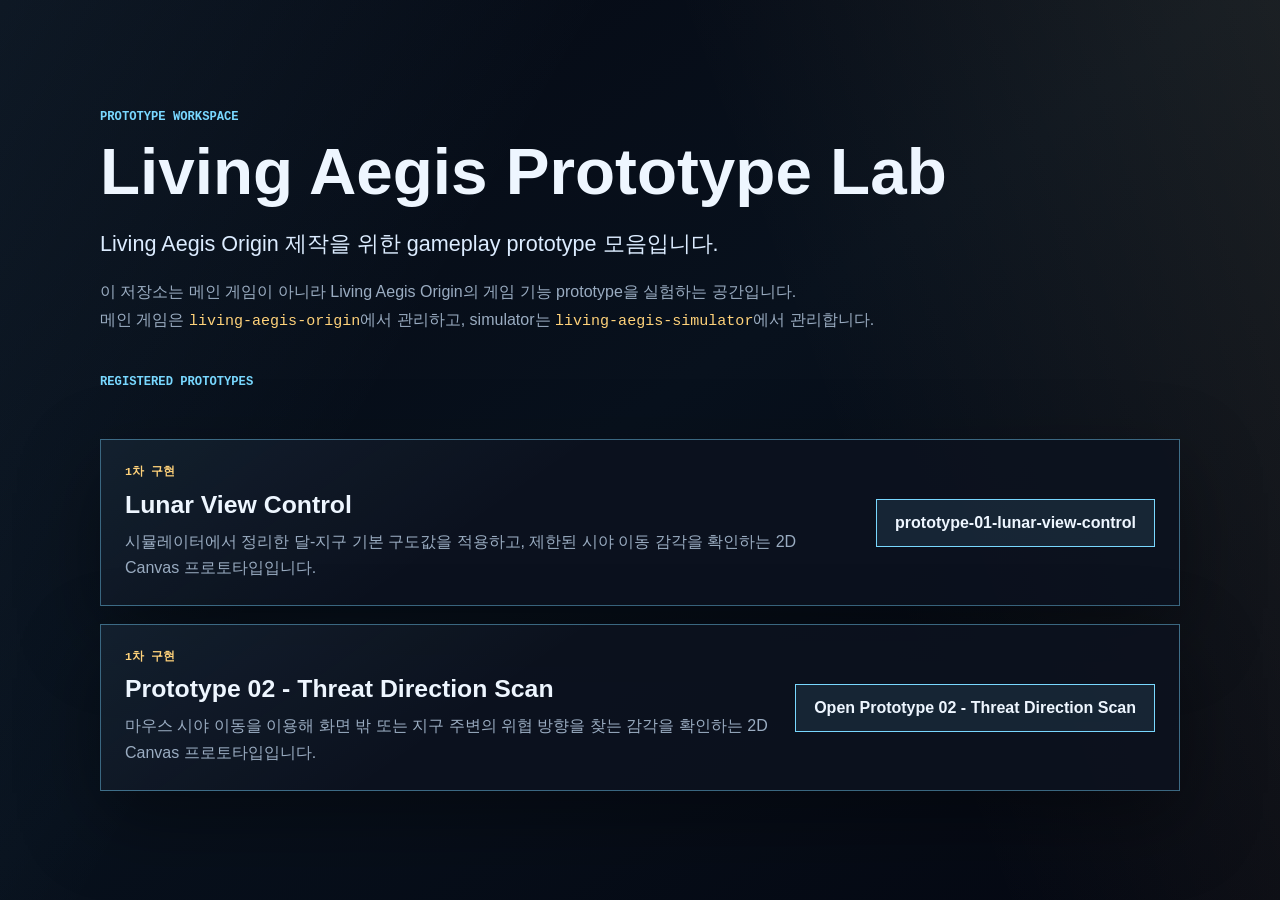
==== index.html @ b66e024b "Add threat direction scan prototype" ====
<!doctype html>
<html lang="en">
<head>
  <meta charset="utf-8">
  <meta name="viewport" content="width=device-width, initial-scale=1">
  <meta name="theme-color" content="#050812">
  <title>Living Aegis Prototype Lab</title>
  <link rel="stylesheet" href="./style.css">
</head>
<body>
  <main class="page-shell">
    <section class="intro" aria-labelledby="page-title">
      <p class="eyebrow">Prototype workspace</p>
      <h1 id="page-title">Living Aegis Prototype Lab</h1>
      <p class="lede">
        Living Aegis Origin 제작을 위한 gameplay prototype 모음입니다.
      </p>
      <p class="repo-note">
        이 저장소는 메인 게임이 아니라 Living Aegis Origin의 게임 기능 prototype을 실험하는 공간입니다.<br>
        메인 게임은 <code>living-aegis-origin</code>에서 관리하고, simulator는
        <code>living-aegis-simulator</code>에서 관리합니다.
      </p>
    </section>

    <section class="prototype-list" aria-label="Registered prototypes">
      <div class="section-heading">
        <p class="eyebrow">Registered prototypes</p>
      </div>

      <article class="prototype-card">
        <div>
          <p class="status-label">1차 구현</p>
          <h3>Lunar View Control</h3>
          <p>
            시뮬레이터에서 정리한 달-지구 기본 구도값을 적용하고, 제한된 시야 이동 감각을 확인하는 2D Canvas 프로토타입입니다.
          </p>
        </div>
        <a class="launch-link" href="./prototype-01-lunar-view-control/">
          prototype-01-lunar-view-control
        </a>
      </article>

      <article class="prototype-card">
        <div>
          <p class="status-label">1차 구현</p>
          <h3>Prototype 02 - Threat Direction Scan</h3>
          <p>
            마우스 시야 이동을 이용해 화면 밖 또는 지구 주변의 위협 방향을 찾는 감각을 확인하는 2D Canvas 프로토타입입니다.
          </p>
        </div>
        <a class="launch-link" href="./prototype-02-threat-direction-scan/">
          Open Prototype 02 - Threat Direction Scan
        </a>
      </article>
    </section>
  </main>
</body>
</html>
---- style.css ----
:root {
  color-scheme: dark;
  --bg: #050812;
  --panel: rgba(12, 18, 31, 0.86);
  --line: rgba(171, 211, 255, 0.18);
  --line-bright: rgba(119, 211, 255, 0.44);
  --text: #eef6ff;
  --muted: #9aacc1;
  --cyan: #79d8ff;
  --amber: #ffd27a;
  --shadow: rgba(0, 0, 0, 0.36);
  --sans: -apple-system, BlinkMacSystemFont, "Segoe UI", Roboto, Arial, sans-serif;
  --mono: "SFMono-Regular", Consolas, "Liberation Mono", Menlo, monospace;
}

* {
  box-sizing: border-box;
}

body {
  min-height: 100vh;
  margin: 0;
  color: var(--text);
  font-family: var(--sans);
  letter-spacing: 0;
  background:
    linear-gradient(120deg, rgba(121, 216, 255, 0.08), transparent 34%),
    linear-gradient(250deg, rgba(255, 210, 122, 0.08), transparent 38%),
    linear-gradient(145deg, #050812 0%, #08111d 48%, #050812 100%);
}

html {
  min-height: 100%;
  background: var(--bg);
}

body::before {
  position: fixed;
  inset: 0;
  z-index: -1;
  pointer-events: none;
  content: "";
  background-image:
    radial-gradient(circle, rgba(238, 246, 255, 0.38) 0 1px, transparent 1px),
    linear-gradient(90deg, rgba(121, 216, 255, 0.06) 1px, transparent 1px),
    linear-gradient(180deg, rgba(121, 216, 255, 0.05) 1px, transparent 1px);
  background-position:
    0 0,
    center,
    center;
  background-size:
    82px 82px,
    72px 72px,
    72px 72px;
  opacity: 0.35;
}

a {
  color: inherit;
}

code {
  color: var(--amber);
  font-family: var(--mono);
  font-size: 0.94em;
}

.page-shell {
  width: min(1080px, calc(100% - 32px));
  min-height: 100vh;
  margin: 0 auto;
  padding: 72px 0;
  display: grid;
  align-content: center;
  gap: 40px;
}

.intro {
  padding: 8px 0 0;
}

h1,
h2,
h3,
p {
  margin-top: 0;
}

h1 {
  max-width: none;
  margin-bottom: 20px;
  font-size: 4.1rem;
  line-height: 1.05;
  letter-spacing: 0;
  white-space: nowrap;
}

.eyebrow {
  margin: 0 0 12px;
  color: var(--cyan);
  font: 700 0.76rem/1.4 var(--mono);
  letter-spacing: 0;
  text-transform: uppercase;
}

.lede {
  max-width: 620px;
  margin-bottom: 18px;
  color: #dcecff;
  font-size: 1.35rem;
  line-height: 1.55;
}

.repo-note {
  max-width: 100%;
  margin-bottom: 0;
  color: var(--muted);
  font-size: 1rem;
  line-height: 1.75;
}

.prototype-list {
  display: grid;
  gap: 18px;
  padding: 0 0 8px;
}

.section-heading {
  display: flex;
  align-items: end;
  justify-content: space-between;
  gap: 18px;
  margin-bottom: 18px;
}

.section-heading h2 {
  margin-bottom: 0;
  font-size: 1.85rem;
  letter-spacing: 0;
}

.prototype-card {
  display: grid;
  grid-template-columns: minmax(0, 1fr) auto;
  gap: 24px;
  align-items: center;
  padding: 24px;
  border: 1px solid var(--line-bright);
  background: linear-gradient(145deg, rgba(121, 216, 255, 0.07), transparent 38%), var(--panel);
  box-shadow: 0 28px 80px var(--shadow);
}

.status-label {
  margin-bottom: 10px;
  color: var(--amber);
  font: 700 0.72rem/1.4 var(--mono);
  letter-spacing: 0;
  text-transform: uppercase;
}

.prototype-card h3 {
  margin-bottom: 10px;
  font-size: 1.55rem;
  letter-spacing: 0;
}

.prototype-card p:last-child {
  margin-bottom: 0;
  color: var(--muted);
  line-height: 1.65;
}

.launch-link {
  display: inline-flex;
  min-height: 48px;
  align-items: center;
  justify-content: center;
  padding: 0 18px;
  border: 1px solid var(--cyan);
  background: rgba(121, 216, 255, 0.1);
  color: var(--text);
  font-weight: 700;
  line-height: 1.25;
  text-align: center;
  text-decoration: none;
}

.launch-link:hover,
.launch-link:focus-visible {
  background: rgba(121, 216, 255, 0.18);
  box-shadow: 0 0 0 3px rgba(121, 216, 255, 0.18);
  outline: none;
}

@media (max-width: 760px) {
  .page-shell {
    width: min(100% - 24px, 1080px);
    padding: 28px 0;
    gap: 24px;
  }

  h1 {
    font-size: 2.3rem;
  }

  .lede {
    font-size: 1.12rem;
  }

  .section-heading,
  .prototype-card {
    display: block;
  }

  .section-heading h2 {
    font-size: 1.45rem;
  }

  .prototype-card {
    padding: 18px;
  }

  .prototype-card h3 {
    font-size: 1.28rem;
  }

  .launch-link {
    width: 100%;
    margin-top: 18px;
  }
}

@media (max-width: 420px) {
  h1 {
    font-size: 1.3rem;
    line-height: 1.18;
  }
}
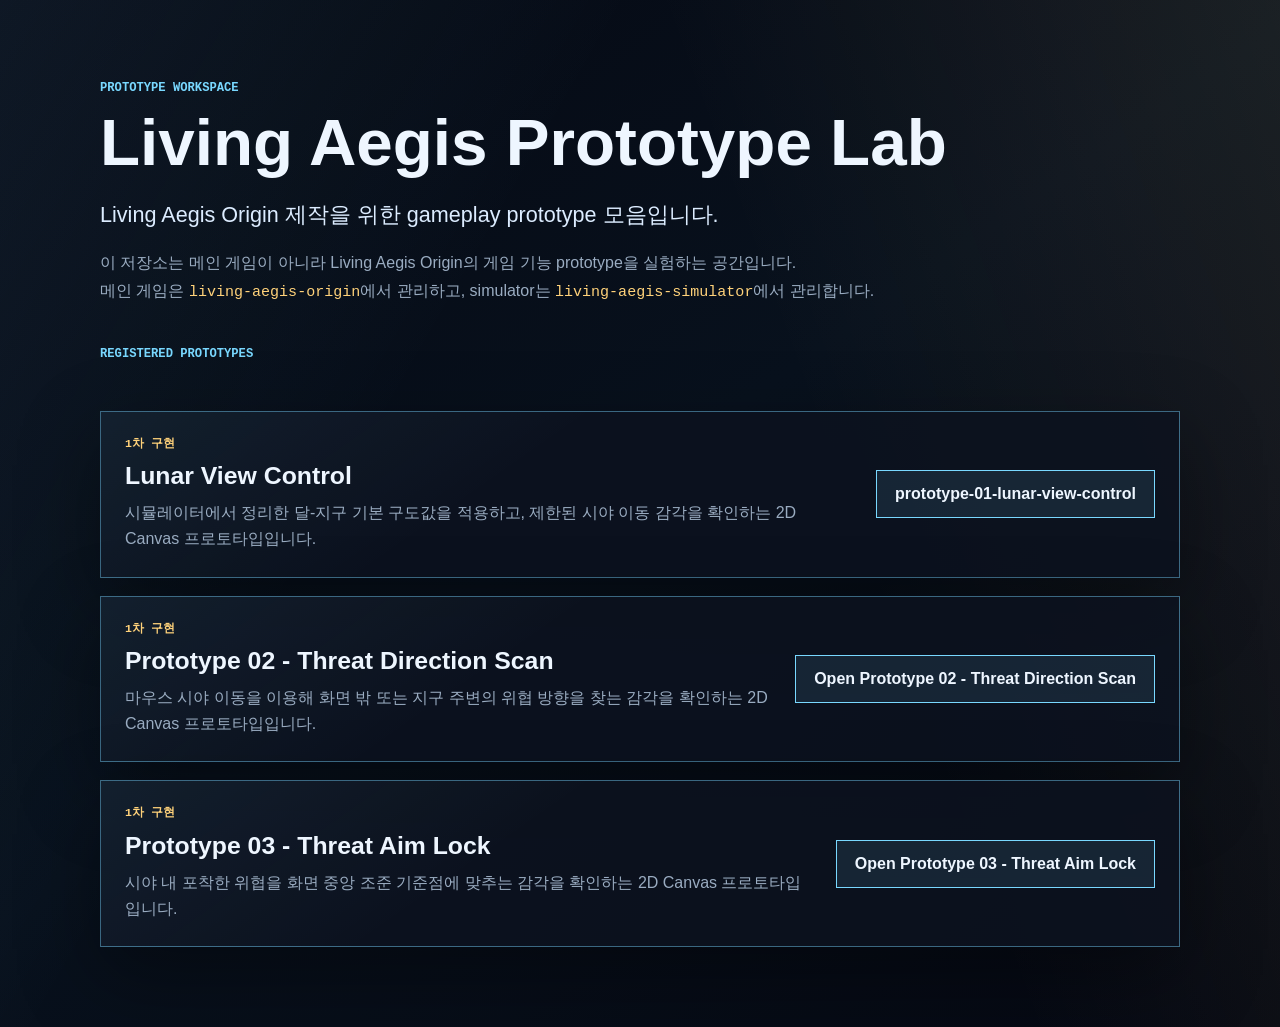
==== commit b1f24bd2: "Add threat aim lock prototype" ====
--- a/index.html
+++ b/index.html
@@ -52,6 +52,19 @@
           Open Prototype 02 - Threat Direction Scan
         </a>
       </article>
+
+      <article class="prototype-card">
+        <div>
+          <p class="status-label">1차 구현</p>
+          <h3>Prototype 03 - Threat Aim Lock</h3>
+          <p>
+            시야 내 포착한 위협을 화면 중앙 조준 기준점에 맞추는 감각을 확인하는 2D Canvas 프로토타입입니다.
+          </p>
+        </div>
+        <a class="launch-link" href="./prototype-03-threat-aim-lock/">
+          Open Prototype 03 - Threat Aim Lock
+        </a>
+      </article>
     </section>
   </main>
 </body>
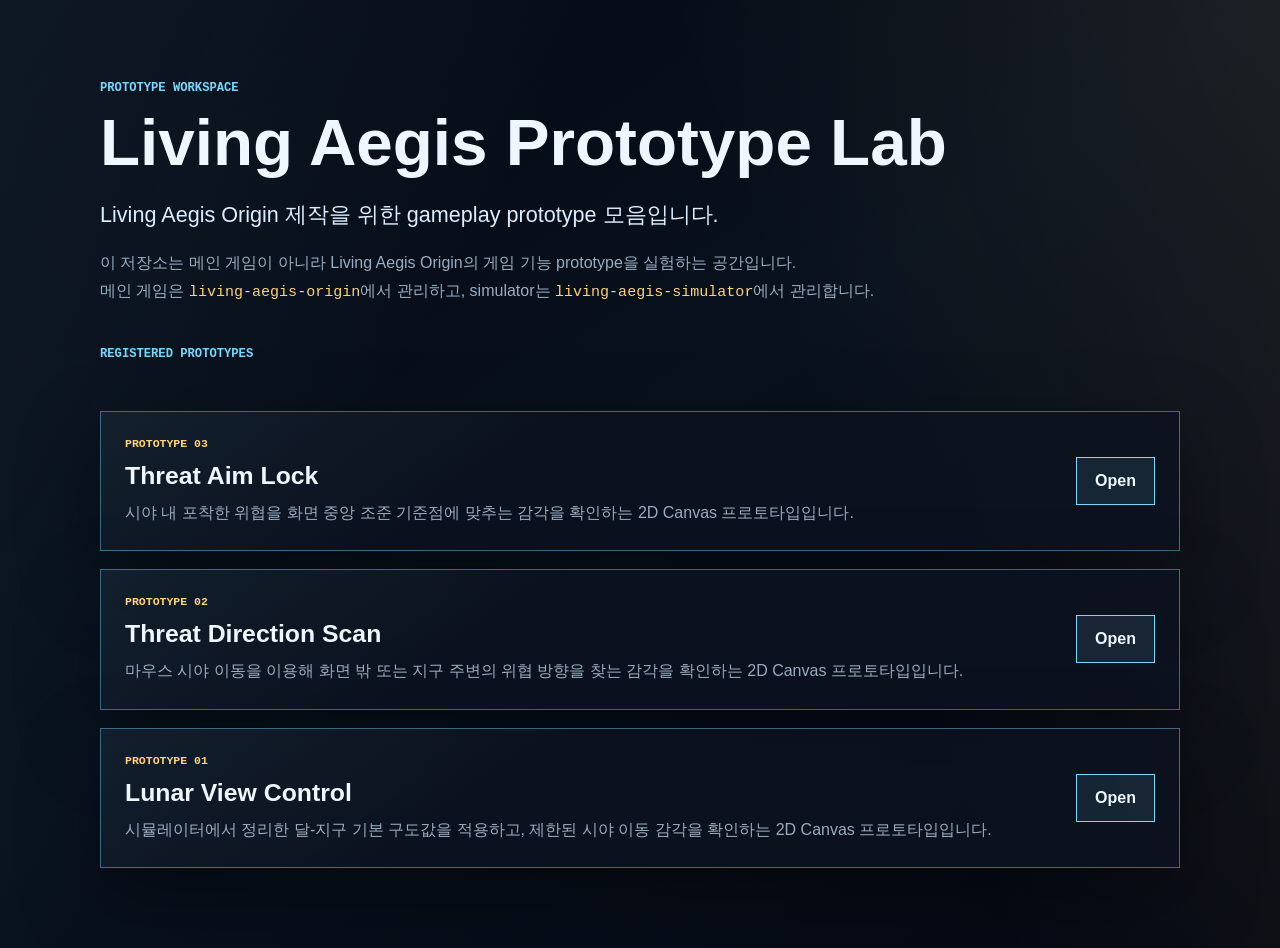
==== commit b239c3c4: "Refine prototype launcher cards" ====
--- a/index.html
+++ b/index.html
@@ -29,40 +29,40 @@
 
       <article class="prototype-card">
         <div>
-          <p class="status-label">1차 구현</p>
+          <p class="status-label">Prototype 03</p>
+          <h3>Threat Aim Lock</h3>
+          <p>
+            시야 내 포착한 위협을 화면 중앙 조준 기준점에 맞추는 감각을 확인하는 2D Canvas 프로토타입입니다.
+          </p>
+        </div>
+        <a class="launch-link" href="./prototype-03-threat-aim-lock/">
+          Open
+        </a>
+      </article>
+
+      <article class="prototype-card">
+        <div>
+          <p class="status-label">Prototype 02</p>
+          <h3>Threat Direction Scan</h3>
+          <p>
+            마우스 시야 이동을 이용해 화면 밖 또는 지구 주변의 위협 방향을 찾는 감각을 확인하는 2D Canvas 프로토타입입니다.
+          </p>
+        </div>
+        <a class="launch-link" href="./prototype-02-threat-direction-scan/">
+          Open
+        </a>
+      </article>
+
+      <article class="prototype-card">
+        <div>
+          <p class="status-label">Prototype 01</p>
           <h3>Lunar View Control</h3>
           <p>
             시뮬레이터에서 정리한 달-지구 기본 구도값을 적용하고, 제한된 시야 이동 감각을 확인하는 2D Canvas 프로토타입입니다.
           </p>
         </div>
         <a class="launch-link" href="./prototype-01-lunar-view-control/">
-          prototype-01-lunar-view-control
-        </a>
-      </article>
-
-      <article class="prototype-card">
-        <div>
-          <p class="status-label">1차 구현</p>
-          <h3>Prototype 02 - Threat Direction Scan</h3>
-          <p>
-            마우스 시야 이동을 이용해 화면 밖 또는 지구 주변의 위협 방향을 찾는 감각을 확인하는 2D Canvas 프로토타입입니다.
-          </p>
-        </div>
-        <a class="launch-link" href="./prototype-02-threat-direction-scan/">
-          Open Prototype 02 - Threat Direction Scan
-        </a>
-      </article>
-
-      <article class="prototype-card">
-        <div>
-          <p class="status-label">1차 구현</p>
-          <h3>Prototype 03 - Threat Aim Lock</h3>
-          <p>
-            시야 내 포착한 위협을 화면 중앙 조준 기준점에 맞추는 감각을 확인하는 2D Canvas 프로토타입입니다.
-          </p>
-        </div>
-        <a class="launch-link" href="./prototype-03-threat-aim-lock/">
-          Open Prototype 03 - Threat Aim Lock
+          Open
         </a>
       </article>
     </section>
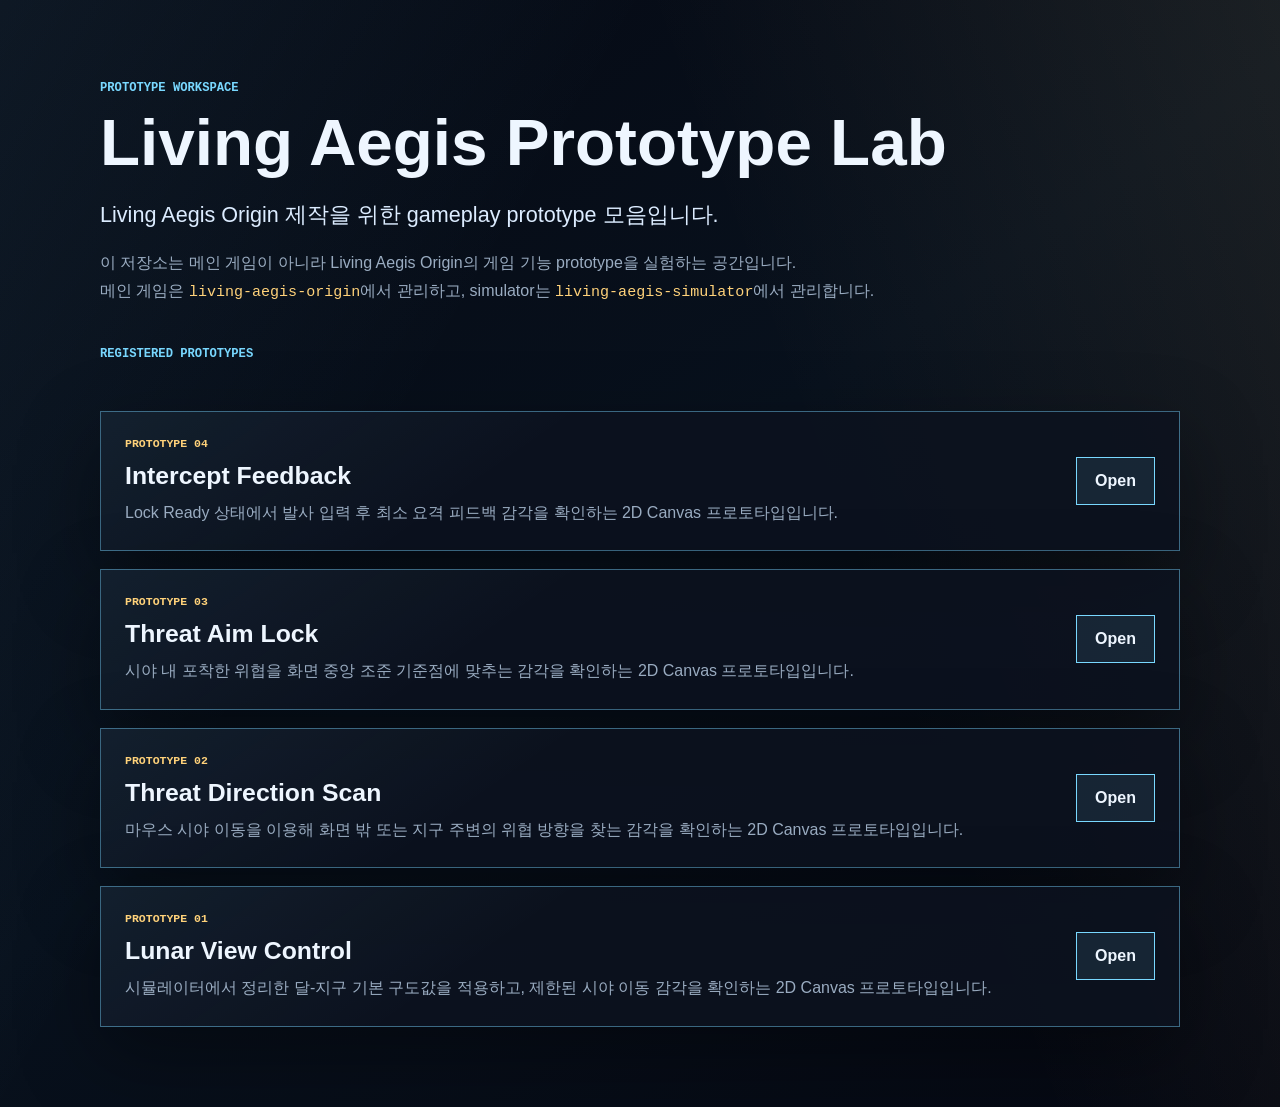
==== commit cac0858a: "Add intercept feedback prototype" ====
--- a/index.html
+++ b/index.html
@@ -26,6 +26,19 @@
       <div class="section-heading">
         <p class="eyebrow">Registered prototypes</p>
       </div>
+
+      <article class="prototype-card">
+        <div>
+          <p class="status-label">Prototype 04</p>
+          <h3>Intercept Feedback</h3>
+          <p>
+            Lock Ready 상태에서 발사 입력 후 최소 요격 피드백 감각을 확인하는 2D Canvas 프로토타입입니다.
+          </p>
+        </div>
+        <a class="launch-link" href="./prototype-04-intercept-feedback/">
+          Open
+        </a>
+      </article>
 
       <article class="prototype-card">
         <div>
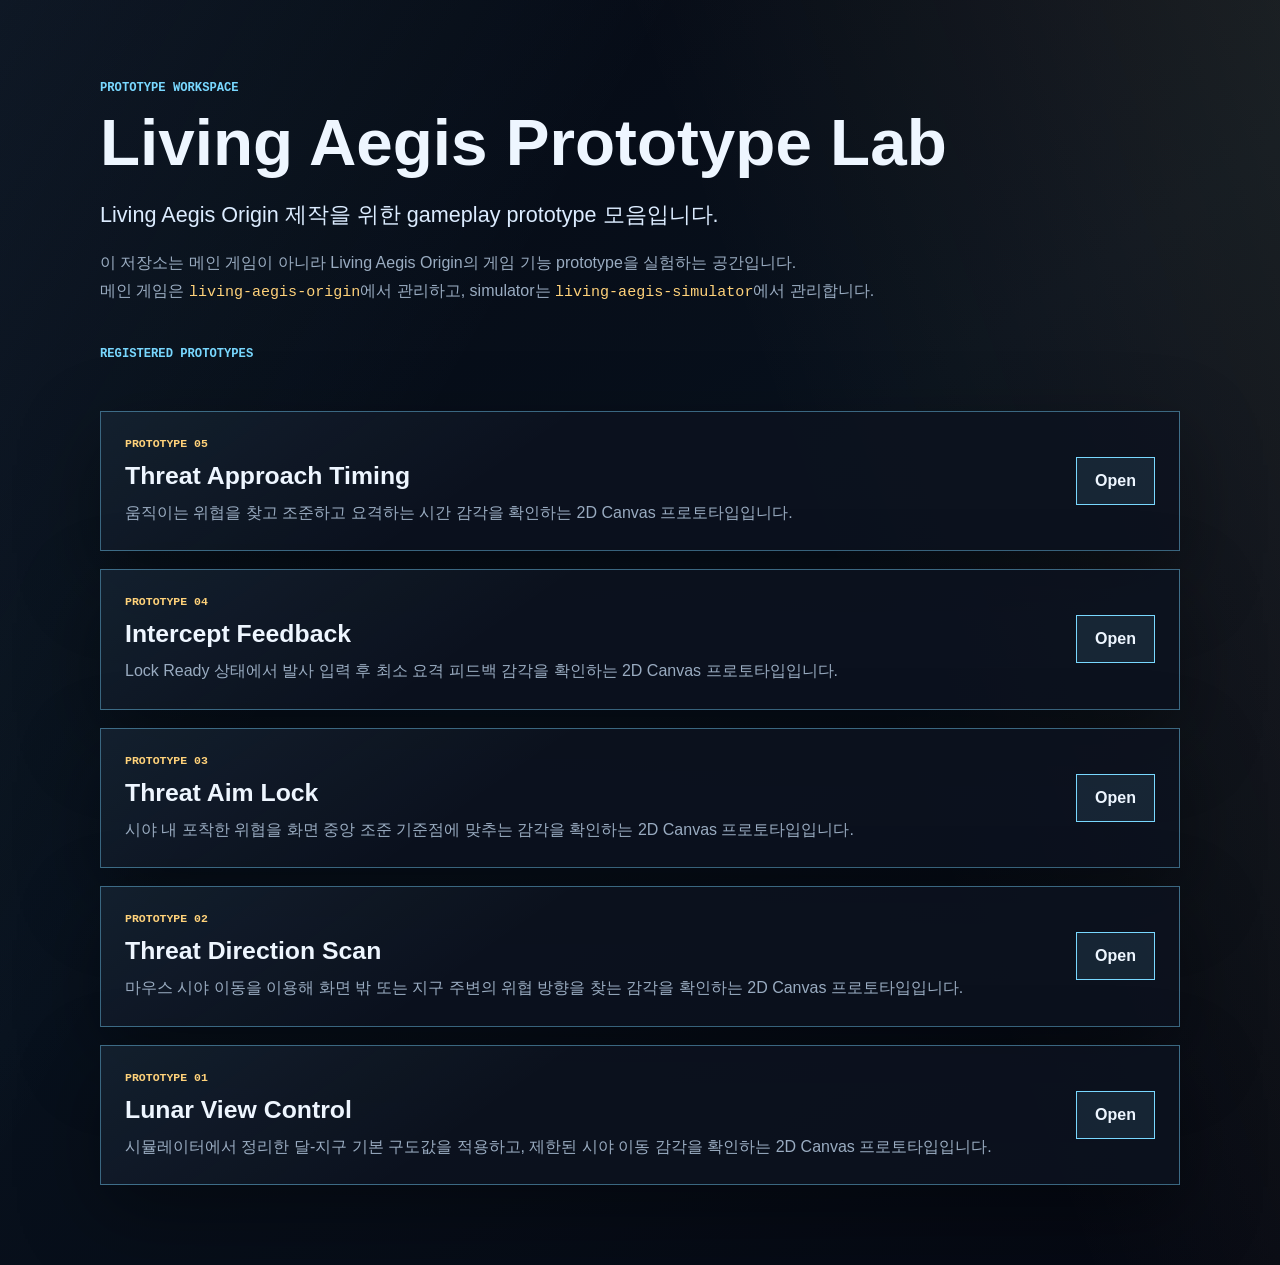
==== commit 8251e0ca: "Add threat approach timing prototype" ====
--- a/index.html
+++ b/index.html
@@ -26,6 +26,19 @@
       <div class="section-heading">
         <p class="eyebrow">Registered prototypes</p>
       </div>
+
+      <article class="prototype-card">
+        <div>
+          <p class="status-label">Prototype 05</p>
+          <h3>Threat Approach Timing</h3>
+          <p>
+            움직이는 위협을 찾고 조준하고 요격하는 시간 감각을 확인하는 2D Canvas 프로토타입입니다.
+          </p>
+        </div>
+        <a class="launch-link" href="./prototype-05-threat-approach-timing/">
+          Open
+        </a>
+      </article>
 
       <article class="prototype-card">
         <div>
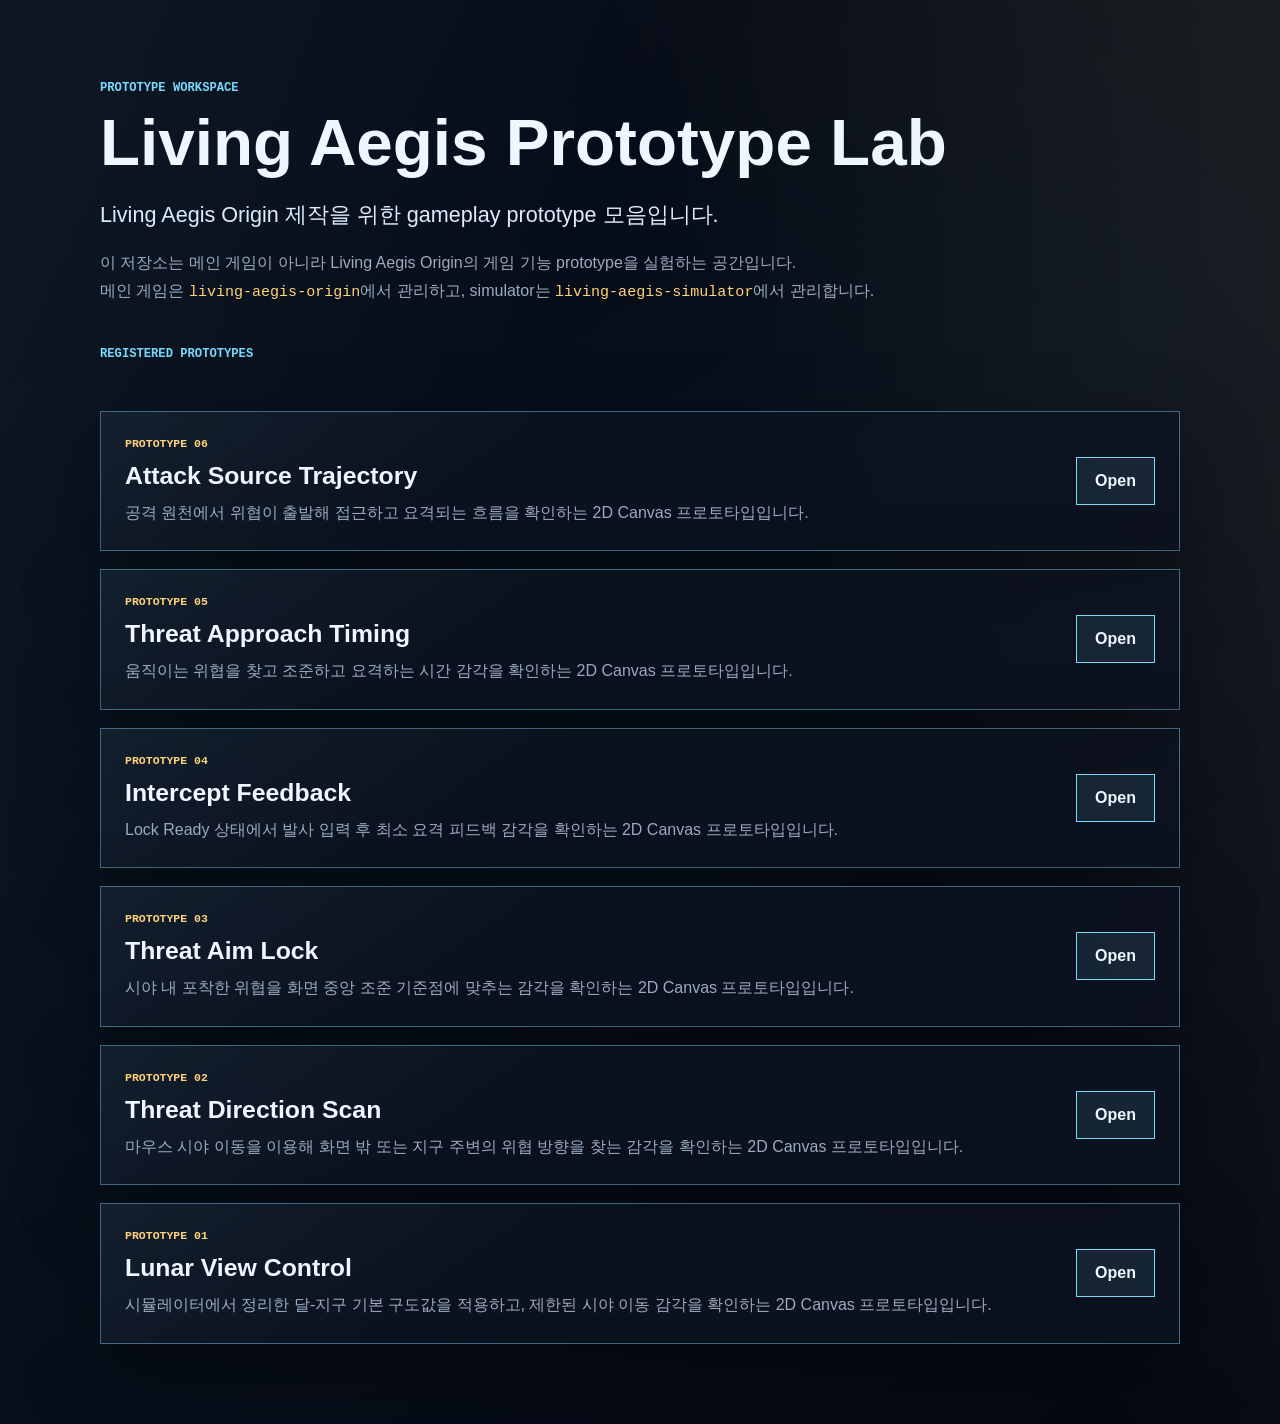
==== commit e92429df: "Add attack source trajectory prototype" ====
--- a/index.html
+++ b/index.html
@@ -26,6 +26,19 @@
       <div class="section-heading">
         <p class="eyebrow">Registered prototypes</p>
       </div>
+
+      <article class="prototype-card">
+        <div>
+          <p class="status-label">Prototype 06</p>
+          <h3>Attack Source Trajectory</h3>
+          <p>
+            공격 원천에서 위협이 출발해 접근하고 요격되는 흐름을 확인하는 2D Canvas 프로토타입입니다.
+          </p>
+        </div>
+        <a class="launch-link" href="./prototype-06-attack-source-trajectory/">
+          Open
+        </a>
+      </article>
 
       <article class="prototype-card">
         <div>
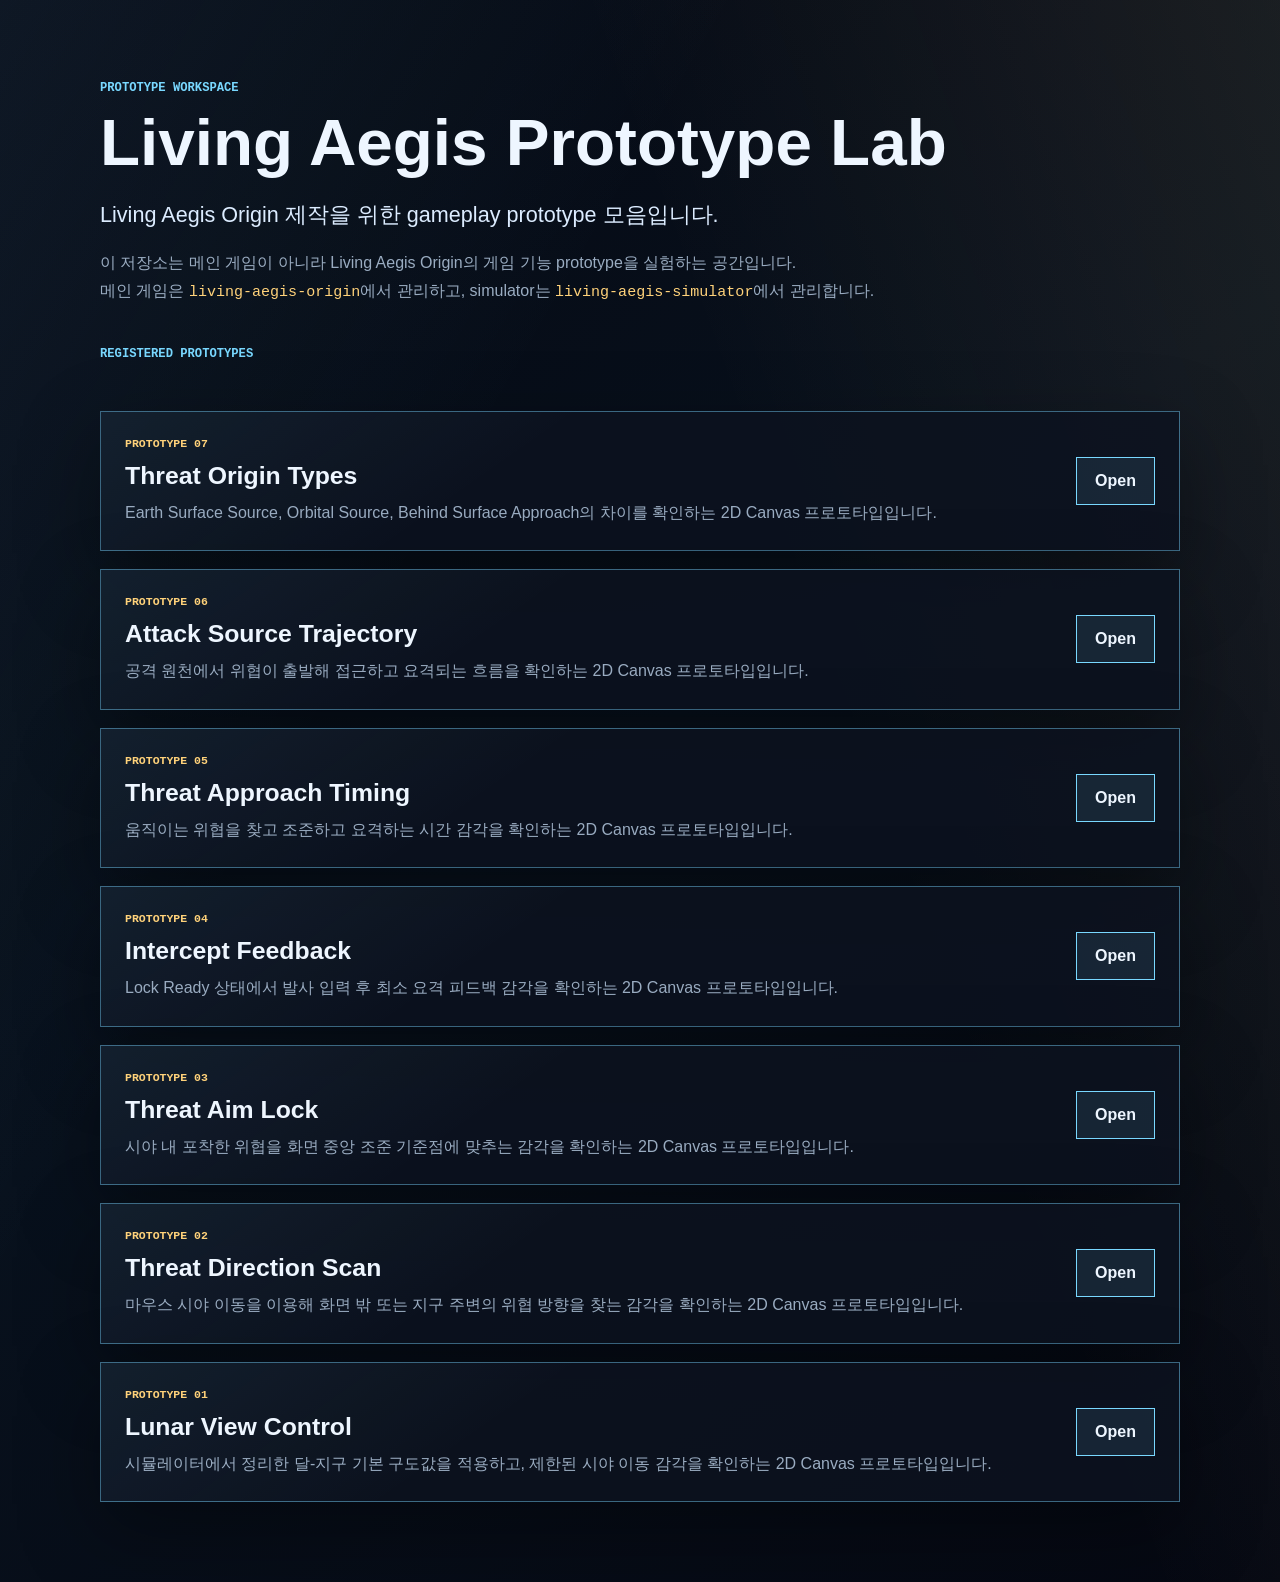
==== commit 73b81efb: "Add threat origin type prototype" ====
--- a/index.html
+++ b/index.html
@@ -26,6 +26,19 @@
       <div class="section-heading">
         <p class="eyebrow">Registered prototypes</p>
       </div>
+
+      <article class="prototype-card">
+        <div>
+          <p class="status-label">Prototype 07</p>
+          <h3>Threat Origin Types</h3>
+          <p>
+            Earth Surface Source, Orbital Source, Behind Surface Approach의 차이를 확인하는 2D Canvas 프로토타입입니다.
+          </p>
+        </div>
+        <a class="launch-link" href="./prototype-07-threat-origin-types/">
+          Open
+        </a>
+      </article>
 
       <article class="prototype-card">
         <div>
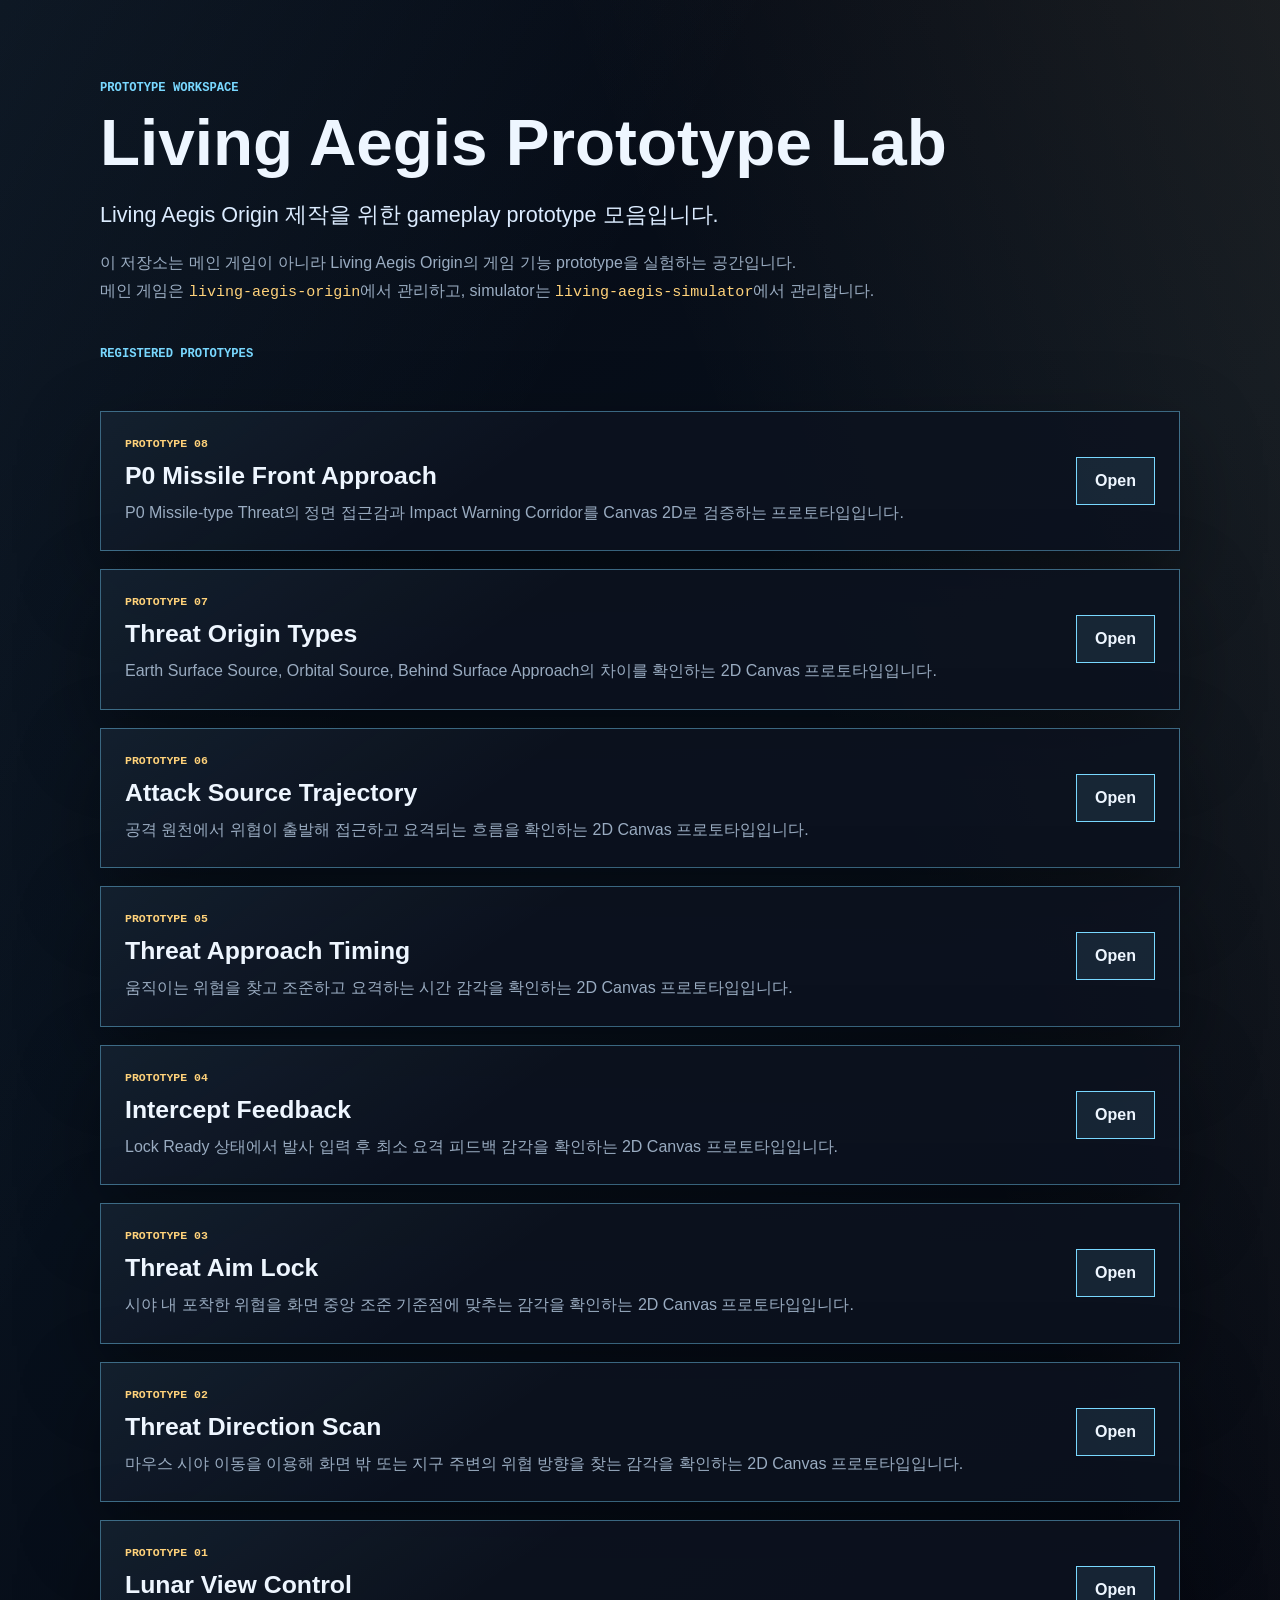
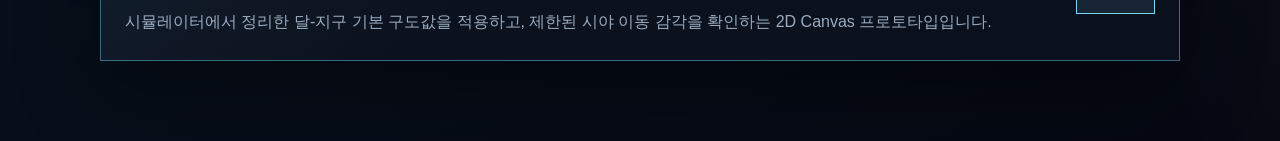
==== commit faab3e15: "Add P0 missile front approach prototype" ====
--- a/index.html
+++ b/index.html
@@ -26,6 +26,19 @@
       <div class="section-heading">
         <p class="eyebrow">Registered prototypes</p>
       </div>
+
+      <article class="prototype-card">
+        <div>
+          <p class="status-label">Prototype 08</p>
+          <h3>P0 Missile Front Approach</h3>
+          <p>
+            P0 Missile-type Threat의 정면 접근감과 Impact Warning Corridor를 Canvas 2D로 검증하는 프로토타입입니다.
+          </p>
+        </div>
+        <a class="launch-link" href="./prototype-08-p0-missile-front-approach/">
+          Open
+        </a>
+      </article>
 
       <article class="prototype-card">
         <div>
